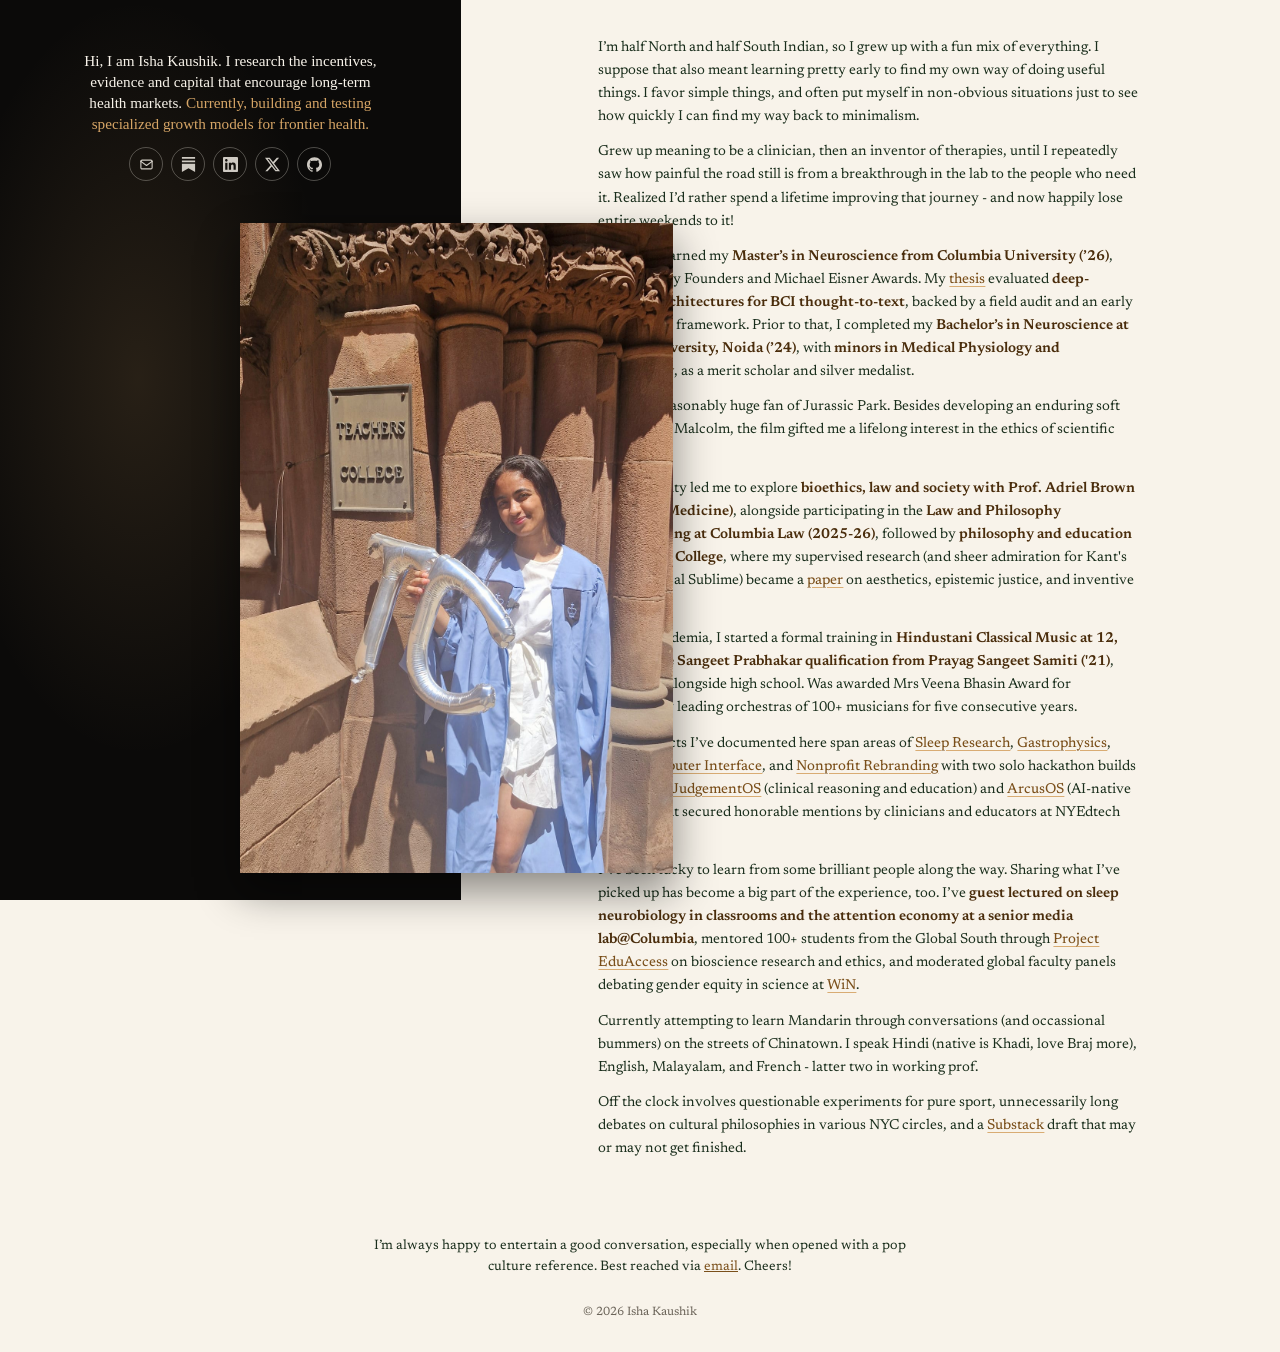
==== index.html @ 66dd31d5 "Enhance bio with music training achievements Added achievements in Hindustani Classical Music traini" ====
<!DOCTYPE html>
<html lang="en">
<head>
<meta charset="UTF-8">
<meta name="viewport" content="width=device-width, initial-scale=1.0, viewport-fit=cover">
<meta name="color-scheme" content="light">
<link rel="icon" href="media/Site logo.jpg" type="image/jpeg">
<title>Isha Kaushik</title>
<meta name="description" content="Isha Kaushik: researcher and builder mapping the market forces behind human health and wellness.">
<meta property="og:type" content="website">
<meta property="og:title" content="Isha Kaushik">
<meta property="og:description" content="Researcher and builder mapping the market forces behind human health and wellness.">
<meta property="og:image" content="https://ishakaushik04.github.io/media/Profile%20Picture.jpeg">
<meta name="twitter:card" content="summary">
<link rel="preconnect" href="https://fonts.googleapis.com">
<link rel="preconnect" href="https://fonts.gstatic.com" crossorigin>
<link href="https://fonts.googleapis.com/css2?family=Newsreader:opsz,wght@6..72,400..700&display=swap" rel="stylesheet">
<link rel="stylesheet" href="home.css">
</head>
<body class="home">

<h1 class="sr-only">Isha Kaushik</h1>
<div class="wrap">
  <aside class="rail" aria-label="Introduction">
    <figure class="ph"><img src="media/himage org.jpeg" width="1126" height="2000" alt="Isha Kaushik in a graduation gown, holding a silver TC balloon beside the Teachers College sign"></figure>
    <div class="rt"><p>Hi, I am Isha Kaushik. I research the incentives, evidence and capital that encourage long-term health markets. <span class="hl">Currently, building and testing specialized growth models for frontier health.</span></p><nav class="links" aria-label="Links">
<a href="mailto:ishakaushik12a@gmail.com" aria-label="Email" title="Email"><svg viewBox="0 0 24 24" aria-hidden="true" focusable="false" class="stroke"><rect x="3" y="5" width="18" height="14" rx="2"/><path d="M3 7l9 6.5L21 7"/></svg></a>
<a href="https://substack.com/@ishakaushik04?utm_source=user-menu" aria-label="Substack" title="Substack"><svg viewBox="0 0 24 24" aria-hidden="true" focusable="false"><path d="M22.539 8.242H1.46V5.406h21.08v2.836zM1.46 10.812V24L12 18.11 22.54 24V10.812H1.46zM22.54 0H1.46v2.836h21.08V0z"/></svg></a>
<a href="https://www.linkedin.com/in/ishakaushik04/" aria-label="LinkedIn" title="LinkedIn"><svg viewBox="0 0 24 24" aria-hidden="true" focusable="false"><path d="M20.447 20.452h-3.554v-5.569c0-1.328-.027-3.037-1.852-3.037-1.853 0-2.136 1.445-2.136 2.939v5.667H9.351V9h3.414v1.561h.046c.477-.9 1.637-1.85 3.37-1.85 3.601 0 4.267 2.37 4.267 5.455v6.286zM5.337 7.433c-1.144 0-2.063-.926-2.063-2.065 0-1.138.92-2.063 2.063-2.063 1.14 0 2.064.925 2.064 2.063 0 1.139-.925 2.065-2.064 2.065zm1.782 13.019H3.555V9h3.564v11.452zM22.225 0H1.771C.792 0 0 .774 0 1.729v20.542C0 23.227.792 24 1.771 24h20.451C23.2 24 24 23.227 24 22.271V1.729C24 .774 23.2 0 22.222 0h.003z"/></svg></a>
<a href="https://x.com/ishakaushik04" aria-label="X" title="X"><svg viewBox="0 0 24 24" aria-hidden="true" focusable="false"><path d="M18.901 1.153h3.68l-8.04 9.19L24 22.846h-7.406l-5.8-7.584-6.638 7.584H.474l8.6-9.83L0 1.154h7.594l5.243 6.932ZM17.61 20.644h2.039L6.486 3.24H4.298Z"/></svg></a>
<a href="https://github.com/ishakaushik04" aria-label="GitHub" title="GitHub"><svg viewBox="0 0 24 24" aria-hidden="true" focusable="false"><path d="M12 .297c-6.63 0-12 5.373-12 12 0 5.303 3.438 9.8 8.205 11.385.6.113.82-.258.82-.577 0-.285-.01-1.04-.015-2.04-3.338.724-4.042-1.61-4.042-1.61C4.422 18.07 3.633 17.7 3.633 17.7c-1.087-.744.084-.729.084-.729 1.205.084 1.838 1.236 1.838 1.236 1.07 1.835 2.809 1.305 3.495.998.108-.776.417-1.305.76-1.605-2.665-.3-5.466-1.332-5.466-5.93 0-1.31.465-2.38 1.235-3.22-.135-.303-.54-1.523.105-3.176 0 0 1.005-.322 3.3 1.23.96-.267 1.98-.399 3-.405 1.02.006 2.04.138 3 .405 2.28-1.552 3.285-1.23 3.285-1.23.645 1.653.24 2.873.12 3.176.765.84 1.23 1.91 1.23 3.22 0 4.61-2.805 5.625-5.475 5.921.42.36.81 1.096.81 2.22 0 1.606-.015 2.896-.015 3.286 0 .315.21.69.825.57C20.565 22.092 24 17.592 24 12.297c0-6.627-5.373-12-12-12"/></svg></a>
</nav></div>
  </aside>
  <main class="story"><div class="prose">
<p>I’m half North and half South Indian, so I grew up with a fun mix of everything. I suppose that also meant learning pretty early to find my own way of doing useful things. I favor simple things, and often put myself in non-obvious situations just to see how quickly I can find my way back to minimalism.</p>
    
<p>Grew up meaning to be a clinician, then an inventor of therapies, until I repeatedly saw how painful the road still is from a breakthrough in the lab to the people who need it. Realized I’d rather spend a lifetime improving that journey - and now happily lose entire weekends to it!</p>

<p>I recently earned my <span class="hi">Master’s in Neuroscience from Columbia University (’26)</span>, supported by Founders and Michael Eisner Awards. My <a href="media/Thesis%20Final%20Doc.pdf">thesis</a> evaluated <span class="hi">deep-learning architectures for BCI thought-to-text</span>, backed by a field audit and an early governance framework. Prior to that, I completed my <span class="hi">Bachelor’s in Neuroscience at Amity University, Noida (’24)</span>, with <span class="hi">minors in Medical Physiology and Psychology</span>, as a merit scholar and silver medalist.</p>

<p>I’m an unreasonably huge fan of Jurassic Park. Besides developing an enduring soft spot for Ian Malcolm, the film gifted me a lifelong interest in the ethics of scientific progress.</p>
    
<p>That curiosity led me to explore <span class="hi">bioethics, law and society with Prof. Adriel Brown (Stanford Medicine)</span>, alongside participating in the <span class="hi">Law and Philosophy Programming at Columbia Law (2025-26)</span>, followed by <span class="hi">philosophy and education at Teachers College</span>, where my supervised research (and sheer admiration for Kant's Mathematical Sublime) became a <a href="media/Creation%20and%20Justice_Philosophy%20Paper.pdf">paper</a> on aesthetics, epistemic justice, and inventive pursuits.</p> 

<p>Outside academia, I started a formal training in <span class="hi">Hindustani Classical Music at 12, earning the Sangeet Prabhakar qualification from Prayag Sangeet Samiti ('21)</span>, completed alongside high school. Was awarded Mrs Veena Bhasin Award for successfully leading orchestras of 100+ musicians for five consecutive years. </p>

<p>A few projects I’ve documented here span areas of <a class="proj-link" href="Sleep%20Research%20Project/index.html">Sleep Research</a>, <a class="proj-link" href="Exp-Food-Psyc/index.html">Gastrophysics</a>, <a class="proj-link" href="BCI-Project/index.html">Brain Computer Interface</a>, and <a class="proj-link" href="DFSI-Project/index.html">Nonprofit Rebranding</a> with two solo hackathon builds in ed-tech - <a href="https://github.com/ishakaushik04/judgementOS-ai">JudgementOS</a> (clinical reasoning and education) and <a href="https://github.com/ishakaushik04/arcusOS">ArcusOS</a> (AI-native school) - that secured honorable mentions by clinicians and educators at NYEdtech Hack.</p>

<p>I’ve been lucky to learn from some brilliant people along the way. Sharing what I’ve picked up has become a big part of the experience, too. I’ve <span class="hi">guest lectured on sleep neurobiology in classrooms and the attention economy at a senior media lab@Columbia</span>, mentored 100+ students from the Global South through <a href="https://www.projecteduaccess.com/">Project EduAccess</a> on bioscience research and ethics, and moderated global faculty panels debating gender equity in science at <a href="https://www.winrepo.org/repo/">WiN</a>.</p>

<p>Currently attempting to learn Mandarin through conversations (and occassional bummers) on the streets of Chinatown. I speak Hindi (native is Khadi, love Braj more), English, Malayalam, and French - latter two in working prof.</p>

<p>Off the clock involves questionable experiments for pure sport, unnecessarily long debates on cultural philosophies in various NYC circles, and a <a href="https://substack.com/@ishakaushik04?utm_source=user-menu">Substack</a> draft that may or may not get finished.</p>
</div></main>
</div>
<footer class="end"><p class="closing">I’m always happy to entertain a good conversation, especially when opened with a pop culture reference. Best reached via <a href="mailto:ishakaushik12a@gmail.com">email</a>. Cheers!</p><br><p class="copy-line">© 2026 Isha Kaushik</p></footer>

<div class="sheet-wrap" id="sheet">
  <div class="sheet" role="dialog" aria-modal="true" aria-label="Project">
    <div class="sheet-bar"><button type="button" class="sheet-close" id="sheet-close" aria-label="Close project"><svg viewBox="0 0 24 24" width="20" height="20" aria-hidden="true" focusable="false"><path d="M6 6l12 12M18 6L6 18" fill="none" stroke="currentColor" stroke-width="1.8" stroke-linecap="round"/></svg></button></div>
    <iframe id="sheet-frame" title="Project" src="about:blank"></iframe>
  </div>
</div>

<script src="script.js"></script>
<script src="home.js"></script>
</body>
</html>
---- home.css ----
/* Homepage: a dark left plate (intro, links, photo) that stays put while the story scrolls on the right. */

:root{--dk:#0b0a09;--cream:#f8f3ea;--amber:#d6a566;--ink:#1a2e1c;--bn:#7a4f1a;--rule:#d9cfb9;--mute:#6b6459}
*,*::before,*::after{box-sizing:border-box}
html{background:var(--cream)}
body{margin:0;background:var(--cream);color:var(--ink);font-family:'Newsreader',Georgia,serif;font-size:.9rem;line-height:1.6;-webkit-font-smoothing:antialiased}

/* two columns: a dark plate on the left, the story on the right; the plate's photo crosses the seam */
.wrap{display:grid;grid-template-columns:minmax(0,36%) minmax(0,1fr);padding-bottom:1.25rem}

/* the plate: sticky, full height, never scrolls away while reading */
.rail{position:sticky;top:0;height:100vh;height:100svh;z-index:2;display:flex;flex-direction:column;justify-content:space-between;gap:1.1rem;padding:3vh 2rem;background:radial-gradient(60% 60% at 30% 42%,rgba(214,165,102,.14),transparent 70%),var(--dk);color:var(--cream)}
.ph{margin:0 0 0 13rem;width:min(calc((100svh - 250px) * .6667),30rem)}
.ph img{display:block;width:100%;height:auto;aspect-ratio:2/3;object-fit:cover;object-position:50% 12%;box-shadow:0 18px 40px rgba(0,0,0,.45)}

/* intro and links: centred on the plate, links directly beneath */
.rt{display:flex;flex-direction:column;align-items:center;text-align:center;gap:.8rem}
.rt{order:-1;margin-top:2.5vh;padding:0 2rem}
.rt p{margin:0;max-width:20rem;font-family:'Fraunces',Georgia,serif;font-size:.95rem;line-height:1.4;color:var(--cream)}
.rt .hl{color:var(--amber)}
.links{display:flex;justify-content:center;flex-wrap:wrap;gap:.5rem;margin:0}
.links a{display:grid;place-items:center;width:34px;height:34px;border-radius:50%;color:rgba(248,243,234,.82);border:1px solid rgba(248,243,234,.28);line-height:0;text-decoration:none;transition:all .25s ease}
.links a:hover{color:var(--dk);background:var(--amber);border-color:var(--amber);transform:translateY(-2px)}
.links svg{width:15px;height:15px;fill:currentColor}
.links svg.stroke{fill:none;stroke:currentColor;stroke-width:1.8;stroke-linecap:round;stroke-linejoin:round}

/* story: tight vertical rhythm, text centred in its column */
.story{display:flex;justify-content:center;padding:4vh var(--edge,3rem) 4vh}
.prose{max-width:34rem}
.prose p{margin:0 0 .85em;font-size:.9rem;line-height:1.6}
.prose p:last-child{margin-bottom:0}
.prose a{color:var(--bn);font-weight:440;text-decoration:underline;text-decoration-thickness:1px;text-decoration-color:rgba(214,165,102,.9);text-underline-offset:3px}
.prose a:hover{color:var(--ink)}
.prose .hi{color:#4a2d0c;font-weight:600}

/* footer: no rule, just a quiet line */
.end{padding:1.25rem 1.5rem 1.75rem;text-align:center}
.end p{margin:0 auto .2rem;max-width:36rem;font-size:.85rem;line-height:1.5}
.end .copy-line{font-size:.75rem;color:var(--mute)}
.end a{color:var(--bn)}

@media (max-width:760px){
  .wrap{grid-template-columns:minmax(0,1fr);padding-bottom:0}
  .rail{position:static;height:auto;padding:2rem 1.25rem}
  .ph{margin:0 auto;width:min(60%,13rem)}
  .story{padding:1.5rem 1.25rem}
}

:root{--acc:#7a4f1a;--rule:#d9cfb9}
html,body.home{background:var(--cream)}
a:focus-visible{outline:2px solid var(--acc);outline-offset:3px;border-radius:2px}
.links a:focus-visible{outline:2px solid var(--amber);outline-offset:3px}

/* ---------- PROJECT PANEL: a small sheet over the page, like a Notion peek ---------- */
.sheet-wrap{position:fixed;inset:0;z-index:50;display:none;align-items:center;justify-content:center;padding:clamp(12px,3vh,36px) 16px;background:rgba(26,46,28,.22)}
.sheet-wrap.open{display:flex;animation:fade .18s ease-out}
.sheet{position:relative;width:min(820px,100%);height:min(88svh,1000px);display:flex;flex-direction:column;background:var(--cream);border:1px solid var(--rule);border-radius:12px;box-shadow:0 24px 70px rgba(26,46,28,.2);overflow:hidden;animation:rise-in .22s ease-out}
.sheet-bar{flex:none;display:flex;justify-content:flex-end;padding:.35rem .5rem;border-bottom:1px solid var(--rule)}
.sheet-close{display:grid;place-items:center;width:38px;height:38px;padding:0;border:0;border-radius:50%;background:none;color:var(--ink);cursor:pointer;line-height:0}
.sheet-close:hover{background:rgba(26,46,28,.08)}
.sheet-close:focus-visible{outline:2px solid var(--acc);outline-offset:2px}
.sheet iframe{flex:1;min-height:0;width:100%;border:0;background:var(--cream)}
body.locked{overflow:hidden}
@keyframes fade{from{opacity:0}}
@keyframes rise-in{from{opacity:0;transform:translateY(12px)}}
@media (max-width:760px){.sheet-wrap{padding:0}.sheet{width:100%;height:100%;border:0;border-radius:0}}

.sr-only{position:absolute;width:1px;height:1px;margin:-1px;padding:0;overflow:hidden;clip:rect(0 0 0 0);white-space:nowrap;border:0}
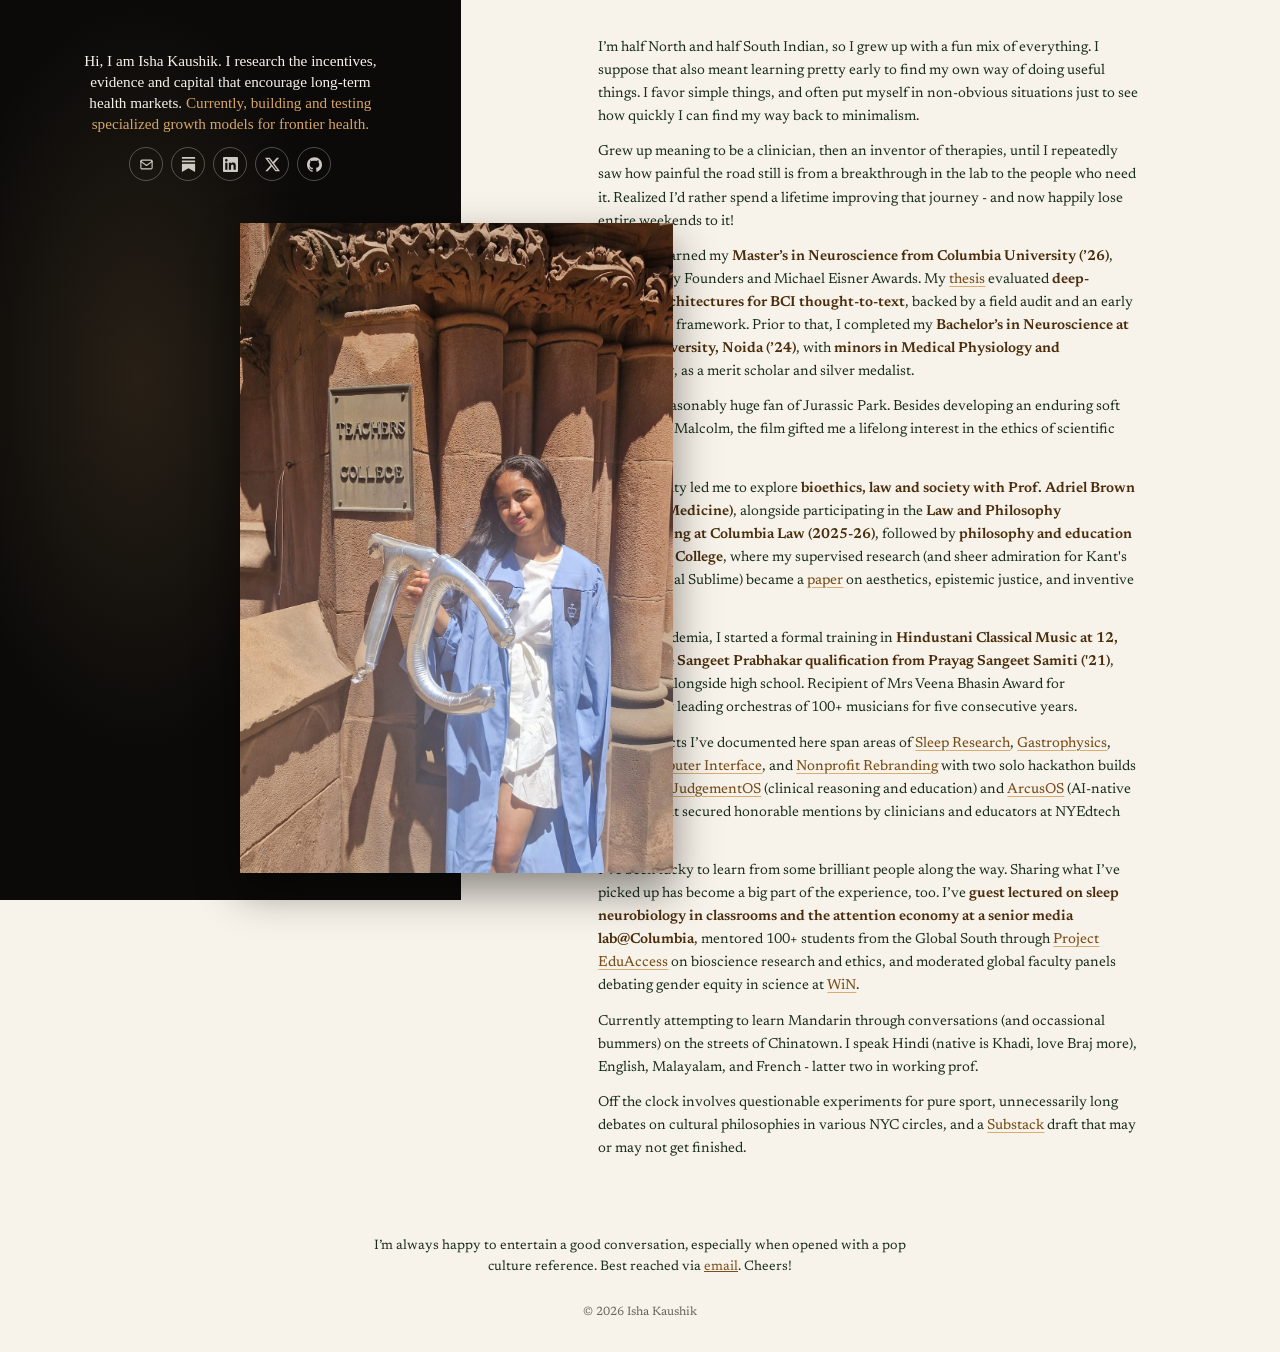
==== commit 1fb54403: "Clarify award recipient in index.html Updated a paragraph to clarify the recipient of the Mrs Veena " ====
--- a/index.html
+++ b/index.html
@@ -42,7 +42,7 @@
     
 <p>That curiosity led me to explore <span class="hi">bioethics, law and society with Prof. Adriel Brown (Stanford Medicine)</span>, alongside participating in the <span class="hi">Law and Philosophy Programming at Columbia Law (2025-26)</span>, followed by <span class="hi">philosophy and education at Teachers College</span>, where my supervised research (and sheer admiration for Kant's Mathematical Sublime) became a <a href="media/Creation%20and%20Justice_Philosophy%20Paper.pdf">paper</a> on aesthetics, epistemic justice, and inventive pursuits.</p> 
 
-<p>Outside academia, I started a formal training in <span class="hi">Hindustani Classical Music at 12, earning the Sangeet Prabhakar qualification from Prayag Sangeet Samiti ('21)</span>, completed alongside high school. Was awarded Mrs Veena Bhasin Award for successfully leading orchestras of 100+ musicians for five consecutive years. </p>
+<p>Outside academia, I started a formal training in <span class="hi">Hindustani Classical Music at 12, earning the Sangeet Prabhakar qualification from Prayag Sangeet Samiti ('21)</span>, completed alongside high school. Recipient of Mrs Veena Bhasin Award for successfully leading orchestras of 100+ musicians for five consecutive years. </p>
 
 <p>A few projects I’ve documented here span areas of <a class="proj-link" href="Sleep%20Research%20Project/index.html">Sleep Research</a>, <a class="proj-link" href="Exp-Food-Psyc/index.html">Gastrophysics</a>, <a class="proj-link" href="BCI-Project/index.html">Brain Computer Interface</a>, and <a class="proj-link" href="DFSI-Project/index.html">Nonprofit Rebranding</a> with two solo hackathon builds in ed-tech - <a href="https://github.com/ishakaushik04/judgementOS-ai">JudgementOS</a> (clinical reasoning and education) and <a href="https://github.com/ishakaushik04/arcusOS">ArcusOS</a> (AI-native school) - that secured honorable mentions by clinicians and educators at NYEdtech Hack.</p>
 
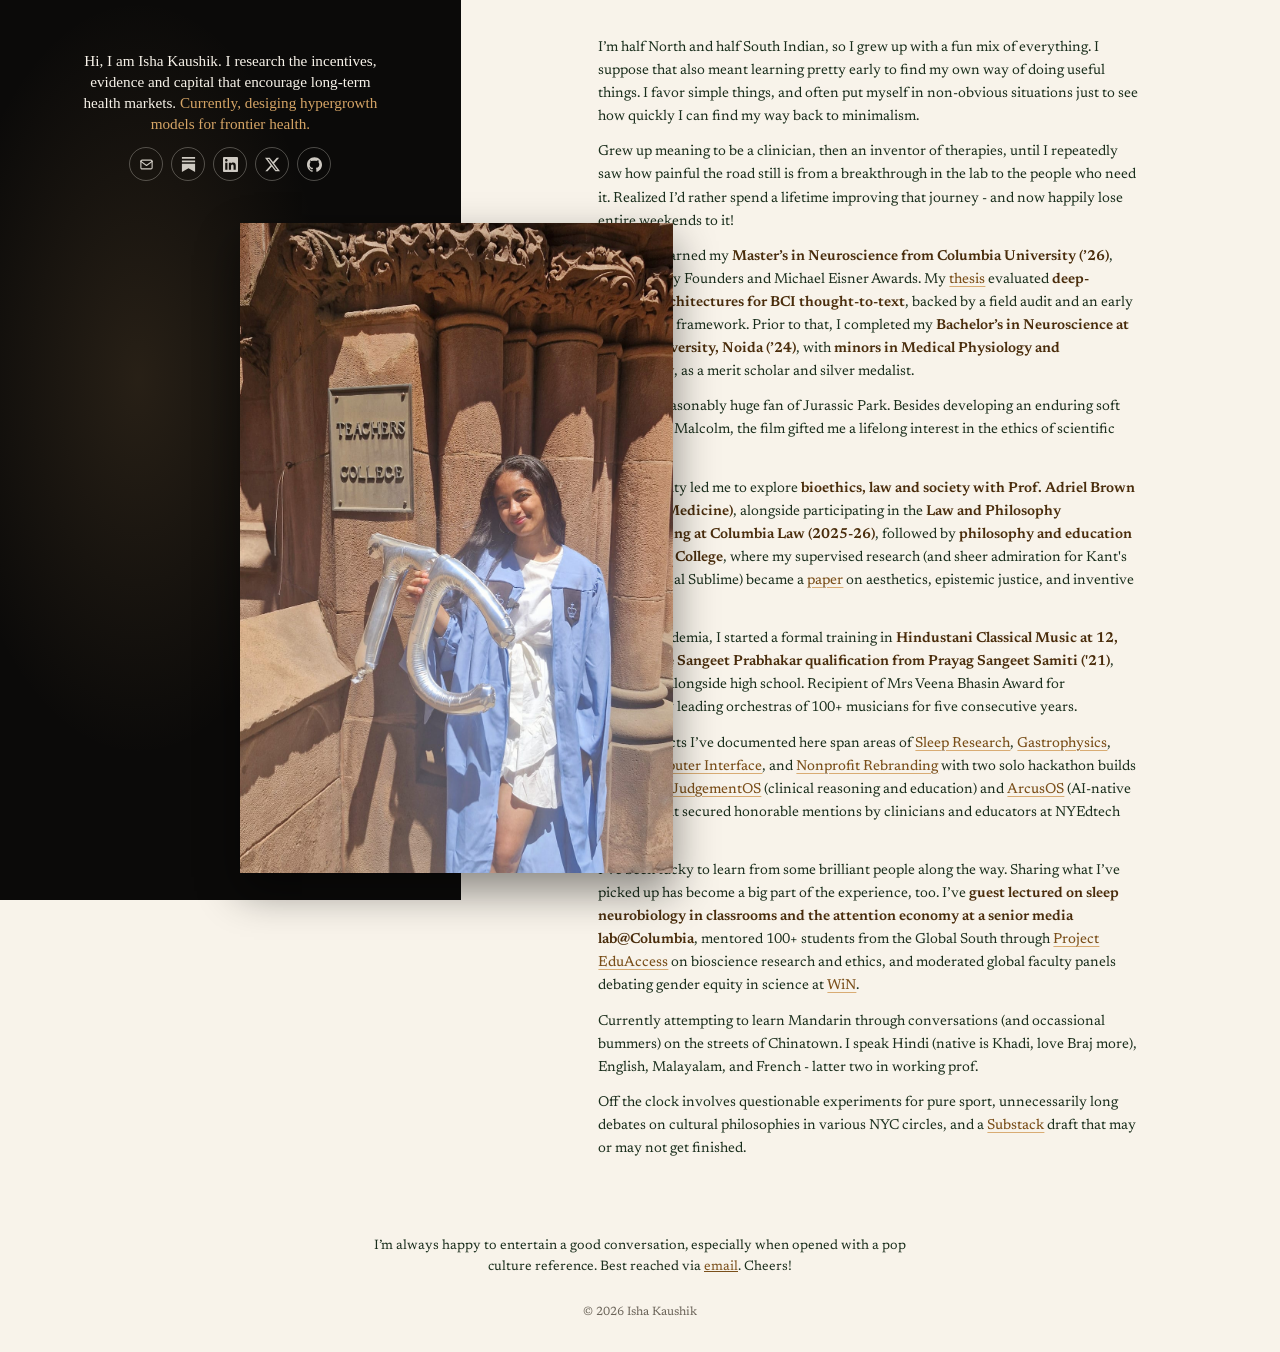
==== commit 84d1a874: "Fix typo in introduction text" ====
--- a/index.html
+++ b/index.html
@@ -23,7 +23,7 @@
 <div class="wrap">
   <aside class="rail" aria-label="Introduction">
     <figure class="ph"><img src="media/himage org.jpeg" width="1126" height="2000" alt="Isha Kaushik in a graduation gown, holding a silver TC balloon beside the Teachers College sign"></figure>
-    <div class="rt"><p>Hi, I am Isha Kaushik. I research the incentives, evidence and capital that encourage long-term health markets. <span class="hl">Currently, building and testing specialized growth models for frontier health.</span></p><nav class="links" aria-label="Links">
+    <div class="rt"><p>Hi, I am Isha Kaushik. I research the incentives, evidence and capital that encourage long-term health markets. <span class="hl">Currently, desiging hypergrowth models for frontier health.</span></p><nav class="links" aria-label="Links">
 <a href="mailto:ishakaushik12a@gmail.com" aria-label="Email" title="Email"><svg viewBox="0 0 24 24" aria-hidden="true" focusable="false" class="stroke"><rect x="3" y="5" width="18" height="14" rx="2"/><path d="M3 7l9 6.5L21 7"/></svg></a>
 <a href="https://substack.com/@ishakaushik04?utm_source=user-menu" aria-label="Substack" title="Substack"><svg viewBox="0 0 24 24" aria-hidden="true" focusable="false"><path d="M22.539 8.242H1.46V5.406h21.08v2.836zM1.46 10.812V24L12 18.11 22.54 24V10.812H1.46zM22.54 0H1.46v2.836h21.08V0z"/></svg></a>
 <a href="https://www.linkedin.com/in/ishakaushik04/" aria-label="LinkedIn" title="LinkedIn"><svg viewBox="0 0 24 24" aria-hidden="true" focusable="false"><path d="M20.447 20.452h-3.554v-5.569c0-1.328-.027-3.037-1.852-3.037-1.853 0-2.136 1.445-2.136 2.939v5.667H9.351V9h3.414v1.561h.046c.477-.9 1.637-1.85 3.37-1.85 3.601 0 4.267 2.37 4.267 5.455v6.286zM5.337 7.433c-1.144 0-2.063-.926-2.063-2.065 0-1.138.92-2.063 2.063-2.063 1.14 0 2.064.925 2.064 2.063 0 1.139-.925 2.065-2.064 2.065zm1.782 13.019H3.555V9h3.564v11.452zM22.225 0H1.771C.792 0 0 .774 0 1.729v20.542C0 23.227.792 24 1.771 24h20.451C23.2 24 24 23.227 24 22.271V1.729C24 .774 23.2 0 22.222 0h.003z"/></svg></a>
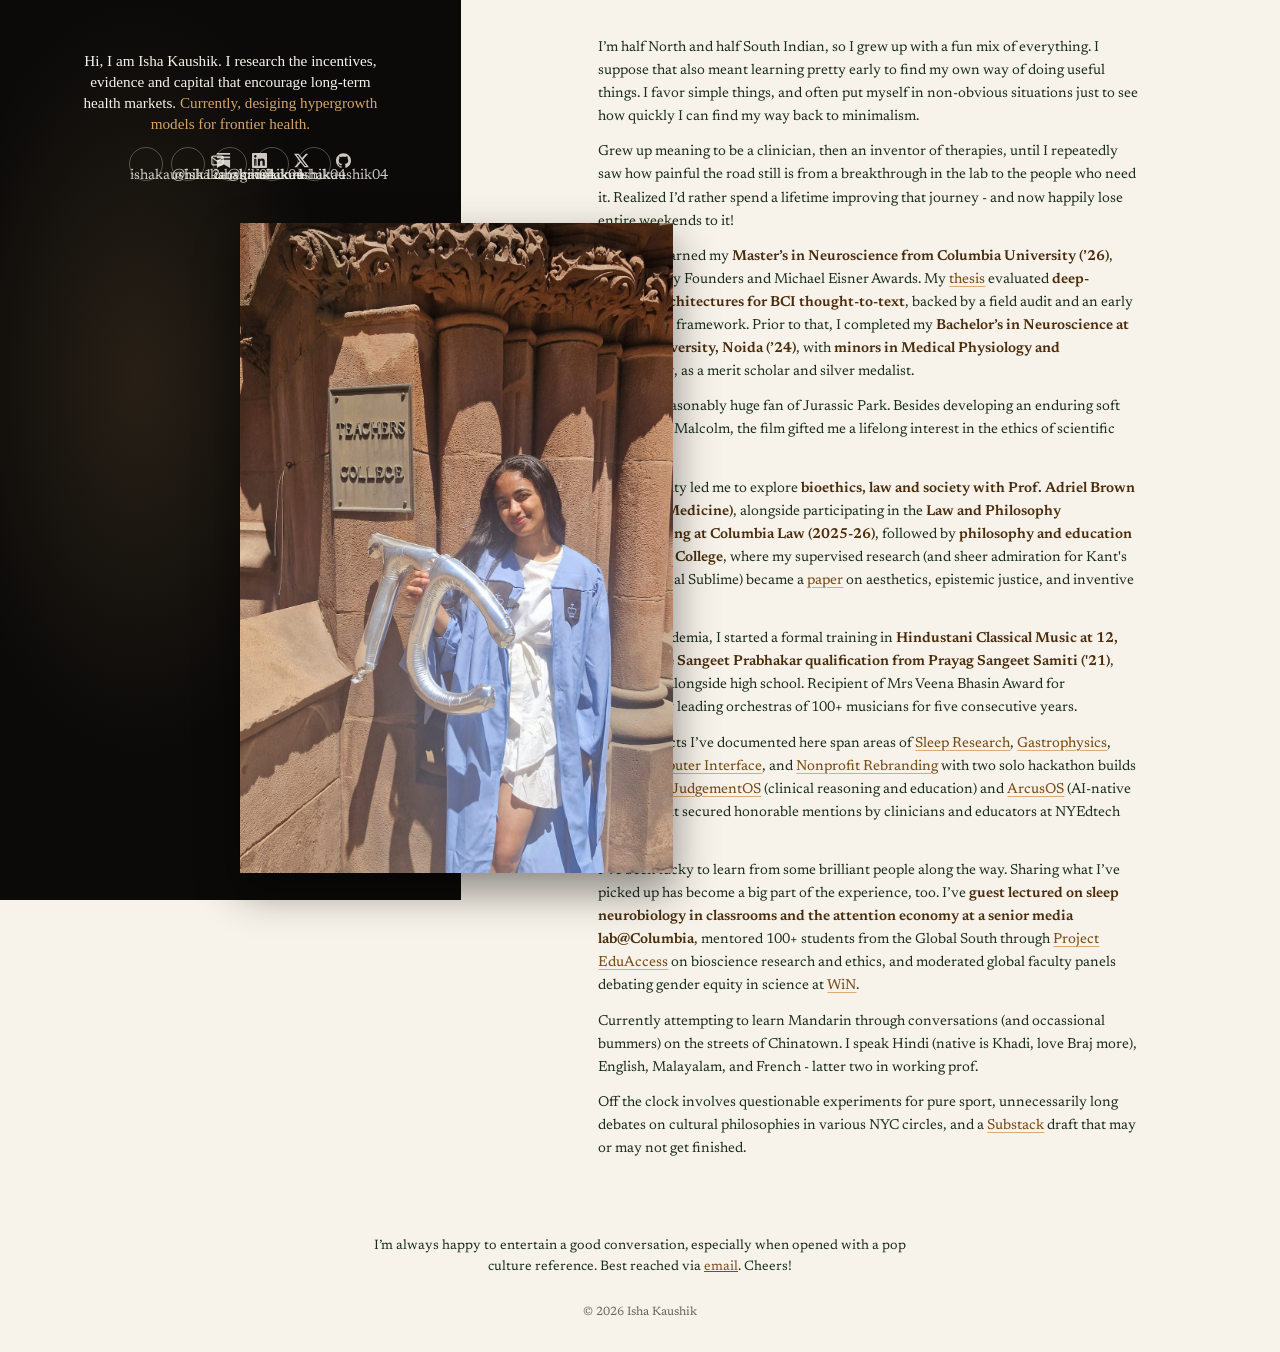
==== commit 20fe011d: "Update index.html" ====
--- a/index.html
+++ b/index.html
@@ -24,11 +24,11 @@
   <aside class="rail" aria-label="Introduction">
     <figure class="ph"><img src="media/himage org.jpeg" width="1126" height="2000" alt="Isha Kaushik in a graduation gown, holding a silver TC balloon beside the Teachers College sign"></figure>
     <div class="rt"><p>Hi, I am Isha Kaushik. I research the incentives, evidence and capital that encourage long-term health markets. <span class="hl">Currently, desiging hypergrowth models for frontier health.</span></p><nav class="links" aria-label="Links">
-<a href="mailto:ishakaushik12a@gmail.com" aria-label="Email" title="Email"><svg viewBox="0 0 24 24" aria-hidden="true" focusable="false" class="stroke"><rect x="3" y="5" width="18" height="14" rx="2"/><path d="M3 7l9 6.5L21 7"/></svg></a>
-<a href="https://substack.com/@ishakaushik04?utm_source=user-menu" aria-label="Substack" title="Substack"><svg viewBox="0 0 24 24" aria-hidden="true" focusable="false"><path d="M22.539 8.242H1.46V5.406h21.08v2.836zM1.46 10.812V24L12 18.11 22.54 24V10.812H1.46zM22.54 0H1.46v2.836h21.08V0z"/></svg></a>
-<a href="https://www.linkedin.com/in/ishakaushik04/" aria-label="LinkedIn" title="LinkedIn"><svg viewBox="0 0 24 24" aria-hidden="true" focusable="false"><path d="M20.447 20.452h-3.554v-5.569c0-1.328-.027-3.037-1.852-3.037-1.853 0-2.136 1.445-2.136 2.939v5.667H9.351V9h3.414v1.561h.046c.477-.9 1.637-1.85 3.37-1.85 3.601 0 4.267 2.37 4.267 5.455v6.286zM5.337 7.433c-1.144 0-2.063-.926-2.063-2.065 0-1.138.92-2.063 2.063-2.063 1.14 0 2.064.925 2.064 2.063 0 1.139-.925 2.065-2.064 2.065zm1.782 13.019H3.555V9h3.564v11.452zM22.225 0H1.771C.792 0 0 .774 0 1.729v20.542C0 23.227.792 24 1.771 24h20.451C23.2 24 24 23.227 24 22.271V1.729C24 .774 23.2 0 22.222 0h.003z"/></svg></a>
-<a href="https://x.com/ishakaushik04" aria-label="X" title="X"><svg viewBox="0 0 24 24" aria-hidden="true" focusable="false"><path d="M18.901 1.153h3.68l-8.04 9.19L24 22.846h-7.406l-5.8-7.584-6.638 7.584H.474l8.6-9.83L0 1.154h7.594l5.243 6.932ZM17.61 20.644h2.039L6.486 3.24H4.298Z"/></svg></a>
-<a href="https://github.com/ishakaushik04" aria-label="GitHub" title="GitHub"><svg viewBox="0 0 24 24" aria-hidden="true" focusable="false"><path d="M12 .297c-6.63 0-12 5.373-12 12 0 5.303 3.438 9.8 8.205 11.385.6.113.82-.258.82-.577 0-.285-.01-1.04-.015-2.04-3.338.724-4.042-1.61-4.042-1.61C4.422 18.07 3.633 17.7 3.633 17.7c-1.087-.744.084-.729.084-.729 1.205.084 1.838 1.236 1.838 1.236 1.07 1.835 2.809 1.305 3.495.998.108-.776.417-1.305.76-1.605-2.665-.3-5.466-1.332-5.466-5.93 0-1.31.465-2.38 1.235-3.22-.135-.303-.54-1.523.105-3.176 0 0 1.005-.322 3.3 1.23.96-.267 1.98-.399 3-.405 1.02.006 2.04.138 3 .405 2.28-1.552 3.285-1.23 3.285-1.23.645 1.653.24 2.873.12 3.176.765.84 1.23 1.91 1.23 3.22 0 4.61-2.805 5.625-5.475 5.921.42.36.81 1.096.81 2.22 0 1.606-.015 2.896-.015 3.286 0 .315.21.69.825.57C20.565 22.092 24 17.592 24 12.297c0-6.627-5.373-12-12-12"/></svg></a>
+<a href="mailto:ishakaushik12a@gmail.com" aria-label="Email" title="Email"><svg viewBox="0 0 24 24" aria-hidden="true" focusable="false" class="stroke"><rect x="3" y="5" width="18" height="14" rx="2"/><path d="M3 7l9 6.5L21 7"/></svg><span class="lbl">ishakaushik12a@gmail.com</span></a>
+<a href="https://substack.com/@ishakaushik04?utm_source=user-menu" aria-label="Substack" title="Substack"><svg viewBox="0 0 24 24" aria-hidden="true" focusable="false"><path d="M22.539 8.242H1.46V5.406h21.08v2.836zM1.46 10.812V24L12 18.11 22.54 24V10.812H1.46zM22.54 0H1.46v2.836h21.08V0z"/></svg><span class="lbl">@ishakaushik04</span></a>
+<a href="https://www.linkedin.com/in/ishakaushik04/" aria-label="LinkedIn" title="LinkedIn"><svg viewBox="0 0 24 24" aria-hidden="true" focusable="false"><path d="M20.447 20.452h-3.554v-5.569c0-1.328-.027-3.037-1.852-3.037-1.853 0-2.136 1.445-2.136 2.939v5.667H9.351V9h3.414v1.561h.046c.477-.9 1.637-1.85 3.37-1.85 3.601 0 4.267 2.37 4.267 5.455v6.286zM5.337 7.433c-1.144 0-2.063-.926-2.063-2.065 0-1.138.92-2.063 2.063-2.063 1.14 0 2.064.925 2.064 2.063 0 1.139-.925 2.065-2.064 2.065zm1.782 13.019H3.555V9h3.564v11.452zM22.225 0H1.771C.792 0 0 .774 0 1.729v20.542C0 23.227.792 24 1.771 24h20.451C23.2 24 24 23.227 24 22.271V1.729C24 .774 23.2 0 22.222 0h.003z"/></svg><span class="lbl">ishakaushik04</span></a>
+<a href="https://x.com/ishakaushik04" aria-label="X" title="X"><svg viewBox="0 0 24 24" aria-hidden="true" focusable="false"><path d="M18.901 1.153h3.68l-8.04 9.19L24 22.846h-7.406l-5.8-7.584-6.638 7.584H.474l8.6-9.83L0 1.154h7.594l5.243 6.932ZM17.61 20.644h2.039L6.486 3.24H4.298Z"/></svg><span class="lbl">ishakaushik04</span></a>
+<a href="https://github.com/ishakaushik04" aria-label="GitHub" title="GitHub"><svg viewBox="0 0 24 24" aria-hidden="true" focusable="false"><path d="M12 .297c-6.63 0-12 5.373-12 12 0 5.303 3.438 9.8 8.205 11.385.6.113.82-.258.82-.577 0-.285-.01-1.04-.015-2.04-3.338.724-4.042-1.61-4.042-1.61C4.422 18.07 3.633 17.7 3.633 17.7c-1.087-.744.084-.729.084-.729 1.205.084 1.838 1.236 1.838 1.236 1.07 1.835 2.809 1.305 3.495.998.108-.776.417-1.305.76-1.605-2.665-.3-5.466-1.332-5.466-5.93 0-1.31.465-2.38 1.235-3.22-.135-.303-.54-1.523.105-3.176 0 0 1.005-.322 3.3 1.23.96-.267 1.98-.399 3-.405 1.02.006 2.04.138 3 .405 2.28-1.552 3.285-1.23 3.285-1.23.645 1.653.24 2.873.12 3.176.765.84 1.23 1.91 1.23 3.22 0 4.61-2.805 5.625-5.475 5.921.42.36.81 1.096.81 2.22 0 1.606-.015 2.896-.015 3.286 0 .315.21.69.825.57C20.565 22.092 24 17.592 24 12.297c0-6.627-5.373-12-12-12"/></svg><span class="lbl">ishakaushik04</span></a>
 </nav></div>
   </aside>
   <main class="story"><div class="prose">
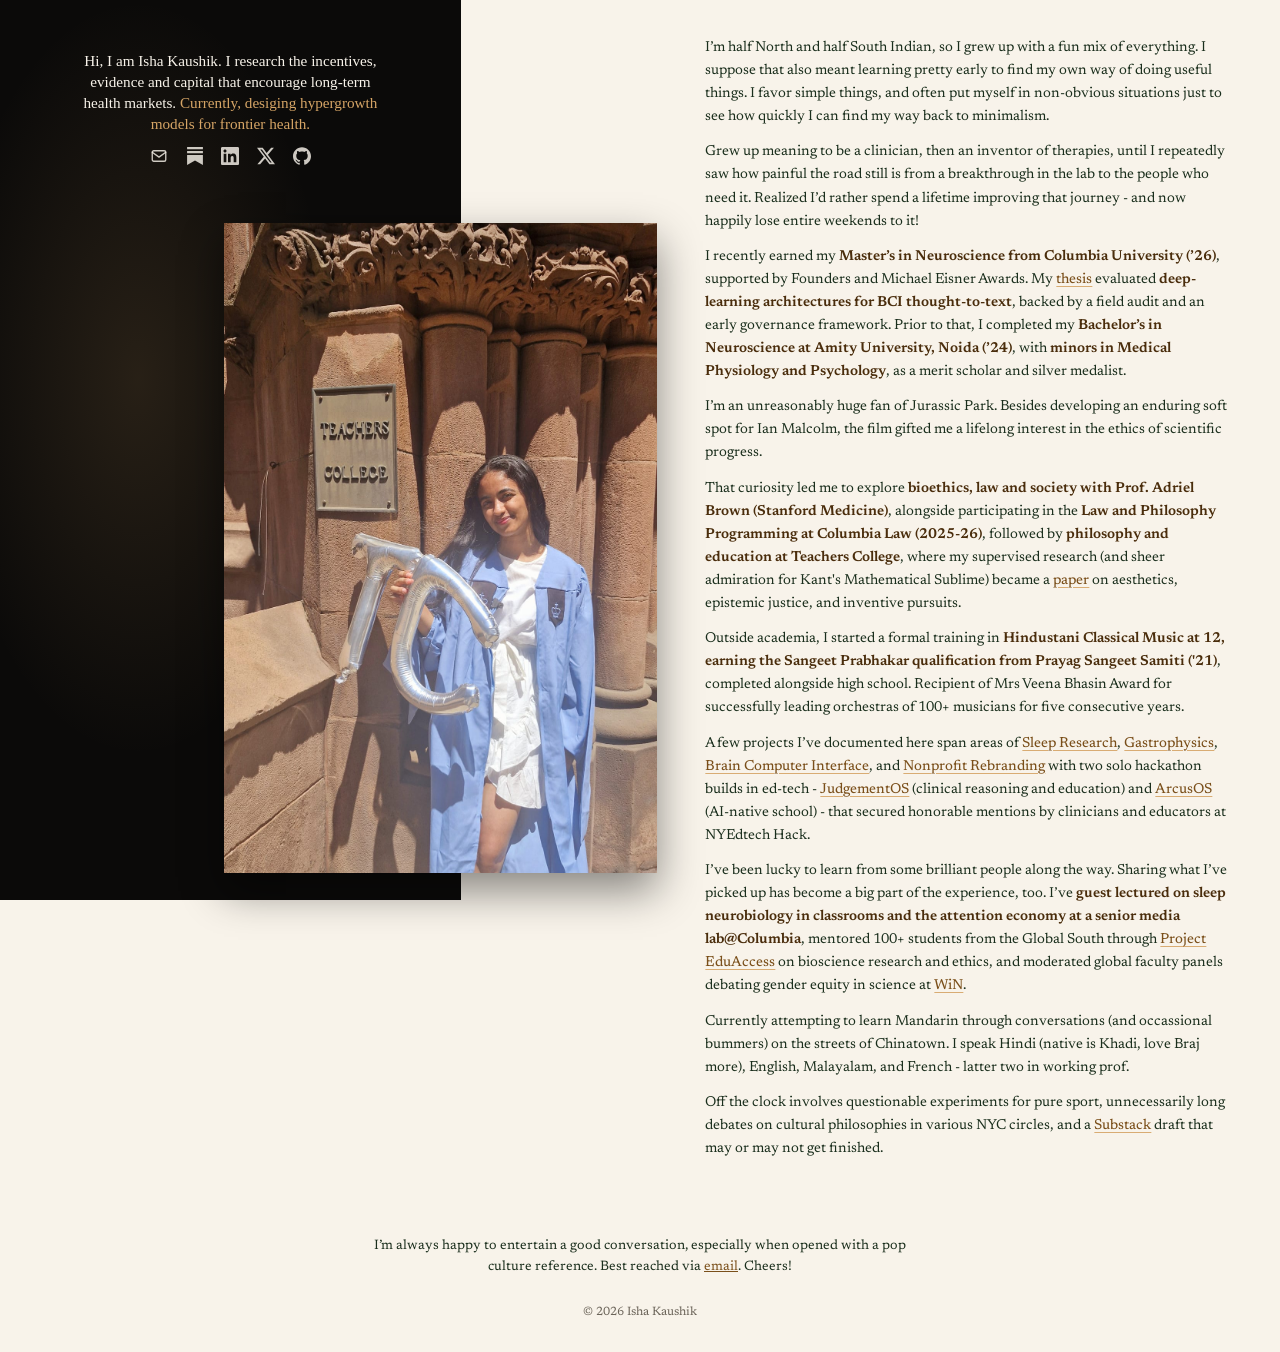
==== commit cc8ce5d9: "Fix email and social media links in index.html" ====
--- a/index.html
+++ b/index.html
@@ -24,11 +24,11 @@
   <aside class="rail" aria-label="Introduction">
     <figure class="ph"><img src="media/himage org.jpeg" width="1126" height="2000" alt="Isha Kaushik in a graduation gown, holding a silver TC balloon beside the Teachers College sign"></figure>
     <div class="rt"><p>Hi, I am Isha Kaushik. I research the incentives, evidence and capital that encourage long-term health markets. <span class="hl">Currently, desiging hypergrowth models for frontier health.</span></p><nav class="links" aria-label="Links">
-<a href="mailto:ishakaushik12a@gmail.com" aria-label="Email" title="Email"><svg viewBox="0 0 24 24" aria-hidden="true" focusable="false" class="stroke"><rect x="3" y="5" width="18" height="14" rx="2"/><path d="M3 7l9 6.5L21 7"/></svg><span class="lbl">ishakaushik12a@gmail.com</span></a>
-<a href="https://substack.com/@ishakaushik04?utm_source=user-menu" aria-label="Substack" title="Substack"><svg viewBox="0 0 24 24" aria-hidden="true" focusable="false"><path d="M22.539 8.242H1.46V5.406h21.08v2.836zM1.46 10.812V24L12 18.11 22.54 24V10.812H1.46zM22.54 0H1.46v2.836h21.08V0z"/></svg><span class="lbl">@ishakaushik04</span></a>
-<a href="https://www.linkedin.com/in/ishakaushik04/" aria-label="LinkedIn" title="LinkedIn"><svg viewBox="0 0 24 24" aria-hidden="true" focusable="false"><path d="M20.447 20.452h-3.554v-5.569c0-1.328-.027-3.037-1.852-3.037-1.853 0-2.136 1.445-2.136 2.939v5.667H9.351V9h3.414v1.561h.046c.477-.9 1.637-1.85 3.37-1.85 3.601 0 4.267 2.37 4.267 5.455v6.286zM5.337 7.433c-1.144 0-2.063-.926-2.063-2.065 0-1.138.92-2.063 2.063-2.063 1.14 0 2.064.925 2.064 2.063 0 1.139-.925 2.065-2.064 2.065zm1.782 13.019H3.555V9h3.564v11.452zM22.225 0H1.771C.792 0 0 .774 0 1.729v20.542C0 23.227.792 24 1.771 24h20.451C23.2 24 24 23.227 24 22.271V1.729C24 .774 23.2 0 22.222 0h.003z"/></svg><span class="lbl">ishakaushik04</span></a>
-<a href="https://x.com/ishakaushik04" aria-label="X" title="X"><svg viewBox="0 0 24 24" aria-hidden="true" focusable="false"><path d="M18.901 1.153h3.68l-8.04 9.19L24 22.846h-7.406l-5.8-7.584-6.638 7.584H.474l8.6-9.83L0 1.154h7.594l5.243 6.932ZM17.61 20.644h2.039L6.486 3.24H4.298Z"/></svg><span class="lbl">ishakaushik04</span></a>
-<a href="https://github.com/ishakaushik04" aria-label="GitHub" title="GitHub"><svg viewBox="0 0 24 24" aria-hidden="true" focusable="false"><path d="M12 .297c-6.63 0-12 5.373-12 12 0 5.303 3.438 9.8 8.205 11.385.6.113.82-.258.82-.577 0-.285-.01-1.04-.015-2.04-3.338.724-4.042-1.61-4.042-1.61C4.422 18.07 3.633 17.7 3.633 17.7c-1.087-.744.084-.729.084-.729 1.205.084 1.838 1.236 1.838 1.236 1.07 1.835 2.809 1.305 3.495.998.108-.776.417-1.305.76-1.605-2.665-.3-5.466-1.332-5.466-5.93 0-1.31.465-2.38 1.235-3.22-.135-.303-.54-1.523.105-3.176 0 0 1.005-.322 3.3 1.23.96-.267 1.98-.399 3-.405 1.02.006 2.04.138 3 .405 2.28-1.552 3.285-1.23 3.285-1.23.645 1.653.24 2.873.12 3.176.765.84 1.23 1.91 1.23 3.22 0 4.61-2.805 5.625-5.475 5.921.42.36.81 1.096.81 2.22 0 1.606-.015 2.896-.015 3.286 0 .315.21.69.825.57C20.565 22.092 24 17.592 24 12.297c0-6.627-5.373-12-12-12"/></svg><span class="lbl">ishakaushik04</span></a>
+<a href="mailto:ishakaushik12a@gmail.com" aria-label="Email" title="Email"><svg viewBox="0 0 24 24" aria-hidden="true" focusable="false" class="stroke"><rect x="3" y="5" width="18" height="14" rx="2"/><path d="M3 7l9 6.5L21 7"/></svg></a>
+<a href="https://substack.com/@ishakaushik04?utm_source=user-menu" aria-label="Substack" title="Substack"><svg viewBox="0 0 24 24" aria-hidden="true" focusable="false"><path d="M22.539 8.242H1.46V5.406h21.08v2.836zM1.46 10.812V24L12 18.11 22.54 24V10.812H1.46zM22.54 0H1.46v2.836h21.08V0z"/></svg></a>
+<a href="https://www.linkedin.com/in/ishakaushik04/" aria-label="LinkedIn" title="LinkedIn"><svg viewBox="0 0 24 24" aria-hidden="true" focusable="false"><path d="M20.447 20.452h-3.554v-5.569c0-1.328-.027-3.037-1.852-3.037-1.853 0-2.136 1.445-2.136 2.939v5.667H9.351V9h3.414v1.561h.046c.477-.9 1.637-1.85 3.37-1.85 3.601 0 4.267 2.37 4.267 5.455v6.286zM5.337 7.433c-1.144 0-2.063-.926-2.063-2.065 0-1.138.92-2.063 2.063-2.063 1.14 0 2.064.925 2.064 2.063 0 1.139-.925 2.065-2.064 2.065zm1.782 13.019H3.555V9h3.564v11.452zM22.225 0H1.771C.792 0 0 .774 0 1.729v20.542C0 23.227.792 24 1.771 24h20.451C23.2 24 24 23.227 24 22.271V1.729C24 .774 23.2 0 22.222 0h.003z"/></svg></a>
+<a href="https://x.com/ishakaushik04" aria-label="X" title="X"><svg viewBox="0 0 24 24" aria-hidden="true" focusable="false"><path d="M18.901 1.153h3.68l-8.04 9.19L24 22.846h-7.406l-5.8-7.584-6.638 7.584H.474l8.6-9.83L0 1.154h7.594l5.243 6.932ZM17.61 20.644h2.039L6.486 3.24H4.298Z"/></svg></a>
+<a href="https://github.com/ishakaushik04" aria-label="GitHub" title="GitHub"><svg viewBox="0 0 24 24" aria-hidden="true" focusable="false"><path d="M12 .297c-6.63 0-12 5.373-12 12 0 5.303 3.438 9.8 8.205 11.385.6.113.82-.258.82-.577 0-.285-.01-1.04-.015-2.04-3.338.724-4.042-1.61-4.042-1.61C4.422 18.07 3.633 17.7 3.633 17.7c-1.087-.744.084-.729.084-.729 1.205.084 1.838 1.236 1.838 1.236 1.07 1.835 2.809 1.305 3.495.998.108-.776.417-1.305.76-1.605-2.665-.3-5.466-1.332-5.466-5.93 0-1.31.465-2.38 1.235-3.22-.135-.303-.54-1.523.105-3.176 0 0 1.005-.322 3.3 1.23.96-.267 1.98-.399 3-.405 1.02.006 2.04.138 3 .405 2.28-1.552 3.285-1.23 3.285-1.23.645 1.653.24 2.873.12 3.176.765.84 1.23 1.91 1.23 3.22 0 4.61-2.805 5.625-5.475 5.921.42.36.81 1.096.81 2.22 0 1.606-.015 2.896-.015 3.286 0 .315.21.69.825.57C20.565 22.092 24 17.592 24 12.297c0-6.627-5.373-12-12-12"/></svg></a>
 </nav></div>
   </aside>
   <main class="story"><div class="prose">
--- a/home.css
+++ b/home.css
@@ -1,37 +1,44 @@
 /* Homepage: a dark left plate (intro, links, photo) that stays put while the story scrolls on the right. */
 
-:root{--dk:#0b0a09;--cream:#f8f3ea;--amber:#d6a566;--ink:#1a2e1c;--bn:#7a4f1a;--rule:#d9cfb9;--mute:#6b6459}
+:root{--ph-ml:12rem;--ph-w:min(calc((100svh - 250px) * .6667),30rem);--dk:#0b0a09;--cream:#f8f3ea;--amber:#d6a566;--ink:#1a2e1c;--acc:#7a4f1a;--bn:#7a4f1a;--rule:#d9cfb9;--mute:#6b6459;--edge:3rem}
 *,*::before,*::after{box-sizing:border-box}
 html{background:var(--cream)}
 body{margin:0;background:var(--cream);color:var(--ink);font-family:'Newsreader',Georgia,serif;font-size:.9rem;line-height:1.6;-webkit-font-smoothing:antialiased}
+body.locked{overflow:hidden}
+.sr-only{position:absolute;width:1px;height:1px;margin:-1px;padding:0;overflow:hidden;clip:rect(0 0 0 0);white-space:nowrap;border:0}
 
-/* two columns: a dark plate on the left, the story on the right; the plate's photo crosses the seam */
+/* two columns: a dark plate on the left, the story on the right; the photo crosses the seam */
 .wrap{display:grid;grid-template-columns:minmax(0,36%) minmax(0,1fr);padding-bottom:1.25rem}
 
 /* the plate: sticky, full height, never scrolls away while reading */
 .rail{position:sticky;top:0;height:100vh;height:100svh;z-index:2;display:flex;flex-direction:column;justify-content:space-between;gap:1.1rem;padding:3vh 2rem;background:radial-gradient(60% 60% at 30% 42%,rgba(214,165,102,.14),transparent 70%),var(--dk);color:var(--cream)}
-.ph{margin:0 0 0 13rem;width:min(calc((100svh - 250px) * .6667),30rem)}
+
+/* intro: centred on the plate, a little lower and set larger */
+.rt{order:-1;display:flex;flex-direction:column;align-items:center;text-align:center;gap:.8rem;margin-top:2.5vh;padding:0 2rem}
+.rt p{margin:0;max-width:20rem;font-family:'Fraunces',Georgia,serif;font-size:.95rem;line-height:1.4;color:var(--cream)}
+.rt .hl{color:var(--amber)}
+
+/* photo: plain box, original crop, sitting into the story column */
+.ph{margin:0 0 0 var(--ph-ml);width:var(--ph-w)}
 .ph img{display:block;width:100%;height:auto;aspect-ratio:2/3;object-fit:cover;object-position:50% 12%;box-shadow:0 18px 40px rgba(0,0,0,.45)}
 
-/* intro and links: centred on the plate, links directly beneath */
-.rt{display:flex;flex-direction:column;align-items:center;text-align:center;gap:.8rem}
-.rt{order:-1;margin-top:2.5vh;padding:0 2rem}
-.rt p{margin:0;max-width:20rem;font-family:'Fraunces',Georgia,serif;font-size:.95rem;line-height:1.4;color:var(--cream)}
-.rt .hl{color:var(--amber)}
-.links{display:flex;justify-content:center;flex-wrap:wrap;gap:.5rem;margin:0}
-.links a{display:grid;place-items:center;width:34px;height:34px;border-radius:50%;color:rgba(248,243,234,.82);border:1px solid rgba(248,243,234,.28);line-height:0;text-decoration:none;transition:all .25s ease}
-.links a:hover{color:var(--dk);background:var(--amber);border-color:var(--amber);transform:translateY(-2px)}
-.links svg{width:15px;height:15px;fill:currentColor}
+/* social links: a centred row of icons directly under the intro */
+.links{display:flex;justify-content:center;flex-wrap:wrap;gap:1.1rem;margin:0}
+.links a{display:flex;align-items:center;justify-content:center;text-decoration:none;color:rgba(248,243,234,.82);transition:color .25s ease,transform .25s ease;line-height:0}
+.links a:hover{color:var(--amber);transform:translateY(-2px)}
+.links svg{width:18px;height:18px;fill:currentColor}
 .links svg.stroke{fill:none;stroke:currentColor;stroke-width:1.8;stroke-linecap:round;stroke-linejoin:round}
+.links a:focus-visible{outline:2px solid var(--amber);outline-offset:4px;border-radius:2px}
 
 /* story: tight vertical rhythm, text centred in its column */
-.story{display:flex;justify-content:center;padding:4vh var(--edge,3rem) 4vh}
+.story{display:flex;justify-content:center;padding:4vh var(--edge) 4vh max(var(--edge),calc(2rem + var(--ph-ml) + var(--ph-w) + 3rem - 36vw))}
 .prose{max-width:34rem}
 .prose p{margin:0 0 .85em;font-size:.9rem;line-height:1.6}
 .prose p:last-child{margin-bottom:0}
 .prose a{color:var(--bn);font-weight:440;text-decoration:underline;text-decoration-thickness:1px;text-decoration-color:rgba(214,165,102,.9);text-underline-offset:3px}
 .prose a:hover{color:var(--ink)}
 .prose .hi{color:#4a2d0c;font-weight:600}
+a:focus-visible{outline:2px solid var(--acc);outline-offset:3px;border-radius:2px}
 
 /* footer: no rule, just a quiet line */
 .end{padding:1.25rem 1.5rem 1.75rem;text-align:center}
@@ -39,17 +46,14 @@
 .end .copy-line{font-size:.75rem;color:var(--mute)}
 .end a{color:var(--bn)}
 
+/* phones: stacked, the plate scrolls with the page, links become a row */
 @media (max-width:760px){
   .wrap{grid-template-columns:minmax(0,1fr);padding-bottom:0}
   .rail{position:static;height:auto;padding:2rem 1.25rem}
+  .rt p{font-size:1.05rem}
   .ph{margin:0 auto;width:min(60%,13rem)}
   .story{padding:1.5rem 1.25rem}
 }
-
-:root{--acc:#7a4f1a;--rule:#d9cfb9}
-html,body.home{background:var(--cream)}
-a:focus-visible{outline:2px solid var(--acc);outline-offset:3px;border-radius:2px}
-.links a:focus-visible{outline:2px solid var(--amber);outline-offset:3px}
 
 /* ---------- PROJECT PANEL: a small sheet over the page, like a Notion peek ---------- */
 .sheet-wrap{position:fixed;inset:0;z-index:50;display:none;align-items:center;justify-content:center;padding:clamp(12px,3vh,36px) 16px;background:rgba(26,46,28,.22)}
@@ -60,9 +64,12 @@
 .sheet-close:hover{background:rgba(26,46,28,.08)}
 .sheet-close:focus-visible{outline:2px solid var(--acc);outline-offset:2px}
 .sheet iframe{flex:1;min-height:0;width:100%;border:0;background:var(--cream)}
-body.locked{overflow:hidden}
 @keyframes fade{from{opacity:0}}
 @keyframes rise-in{from{opacity:0;transform:translateY(12px)}}
 @media (max-width:760px){.sheet-wrap{padding:0}.sheet{width:100%;height:100%;border:0;border-radius:0}}
 
-.sr-only{position:absolute;width:1px;height:1px;margin:-1px;padding:0;overflow:hidden;clip:rect(0 0 0 0);white-space:nowrap;border:0}
+@media (prefers-reduced-motion:reduce){
+  html{scroll-behavior:auto}
+  .sheet-wrap.open,.sheet{animation:none}
+  .links a,.links svg{transition:none}
+}
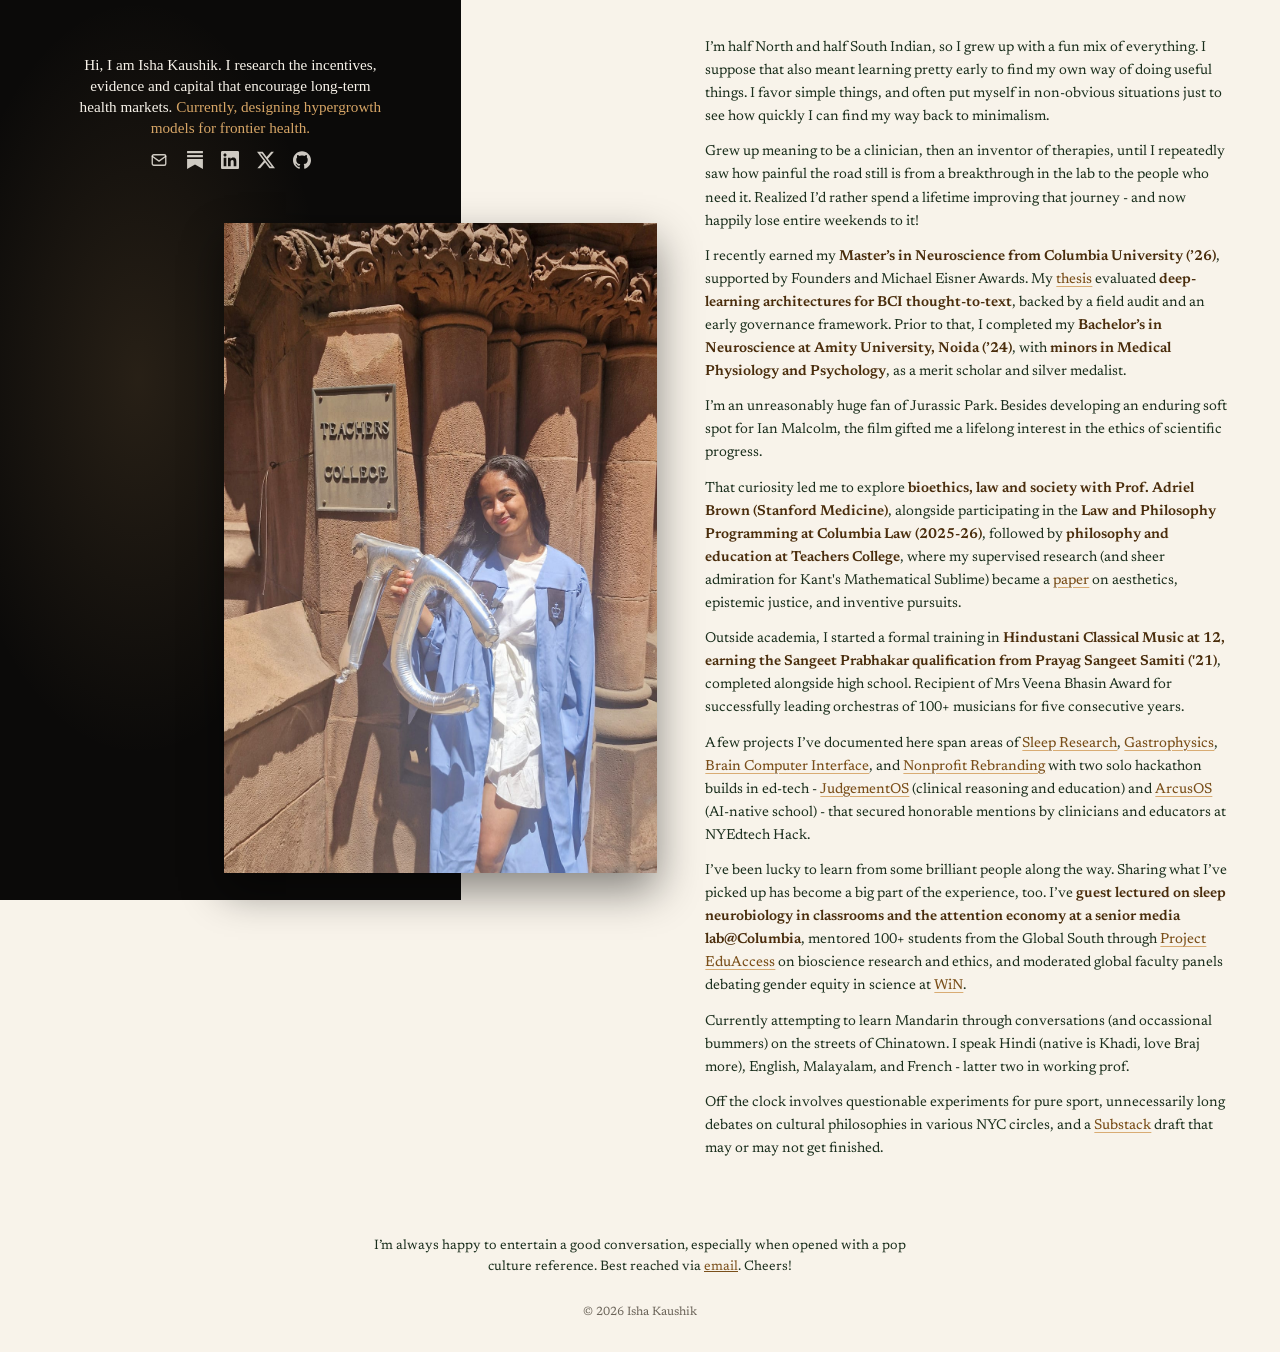
==== commit 3a57afa7: "Fix typo in introduction text" ====
--- a/index.html
+++ b/index.html
@@ -23,7 +23,7 @@
 <div class="wrap">
   <aside class="rail" aria-label="Introduction">
     <figure class="ph"><img src="media/himage org.jpeg" width="1126" height="2000" alt="Isha Kaushik in a graduation gown, holding a silver TC balloon beside the Teachers College sign"></figure>
-    <div class="rt"><p>Hi, I am Isha Kaushik. I research the incentives, evidence and capital that encourage long-term health markets. <span class="hl">Currently, desiging hypergrowth models for frontier health.</span></p><nav class="links" aria-label="Links">
+    <div class="rt"><p>Hi, I am Isha Kaushik. I research the incentives, evidence and capital that encourage long-term health markets. <span class="hl">Currently, designing hypergrowth models for frontier health.</span></p><nav class="links" aria-label="Links">
 <a href="mailto:ishakaushik12a@gmail.com" aria-label="Email" title="Email"><svg viewBox="0 0 24 24" aria-hidden="true" focusable="false" class="stroke"><rect x="3" y="5" width="18" height="14" rx="2"/><path d="M3 7l9 6.5L21 7"/></svg></a>
 <a href="https://substack.com/@ishakaushik04?utm_source=user-menu" aria-label="Substack" title="Substack"><svg viewBox="0 0 24 24" aria-hidden="true" focusable="false"><path d="M22.539 8.242H1.46V5.406h21.08v2.836zM1.46 10.812V24L12 18.11 22.54 24V10.812H1.46zM22.54 0H1.46v2.836h21.08V0z"/></svg></a>
 <a href="https://www.linkedin.com/in/ishakaushik04/" aria-label="LinkedIn" title="LinkedIn"><svg viewBox="0 0 24 24" aria-hidden="true" focusable="false"><path d="M20.447 20.452h-3.554v-5.569c0-1.328-.027-3.037-1.852-3.037-1.853 0-2.136 1.445-2.136 2.939v5.667H9.351V9h3.414v1.561h.046c.477-.9 1.637-1.85 3.37-1.85 3.601 0 4.267 2.37 4.267 5.455v6.286zM5.337 7.433c-1.144 0-2.063-.926-2.063-2.065 0-1.138.92-2.063 2.063-2.063 1.14 0 2.064.925 2.064 2.063 0 1.139-.925 2.065-2.064 2.065zm1.782 13.019H3.555V9h3.564v11.452zM22.225 0H1.771C.792 0 0 .774 0 1.729v20.542C0 23.227.792 24 1.771 24h20.451C23.2 24 24 23.227 24 22.271V1.729C24 .774 23.2 0 22.222 0h.003z"/></svg></a>
--- a/home.css
+++ b/home.css
@@ -11,10 +11,10 @@
 .wrap{display:grid;grid-template-columns:minmax(0,36%) minmax(0,1fr);padding-bottom:1.25rem}
 
 /* the plate: sticky, full height, never scrolls away while reading */
-.rail{position:sticky;top:0;height:100vh;height:100svh;z-index:2;display:flex;flex-direction:column;justify-content:space-between;gap:1.1rem;padding:3vh 2rem;background:radial-gradient(60% 60% at 30% 42%,rgba(214,165,102,.14),transparent 70%),var(--dk);color:var(--cream)}
+.rail{position:sticky;top:0;height:100vh;height:100svh;z-index:2;display:flex;flex-direction:column;justify-content:flex-start;gap:0;padding:0 2rem 3vh;background:radial-gradient(60% 60% at 30% 42%,rgba(214,165,102,.14),transparent 70%),var(--dk);color:var(--cream)}
 
 /* intro: centred on the plate, a little lower and set larger */
-.rt{order:-1;display:flex;flex-direction:column;align-items:center;text-align:center;gap:.8rem;margin-top:2.5vh;padding:0 2rem}
+.rt{order:-1;flex:1 1 auto;display:flex;flex-direction:column;justify-content:center;align-items:center;text-align:center;gap:.8rem;margin:0;padding:0 2rem}
 .rt p{margin:0;max-width:20rem;font-family:'Fraunces',Georgia,serif;font-size:.95rem;line-height:1.4;color:var(--cream)}
 .rt .hl{color:var(--amber)}
 
@@ -49,7 +49,8 @@
 /* phones: stacked, the plate scrolls with the page, links become a row */
 @media (max-width:760px){
   .wrap{grid-template-columns:minmax(0,1fr);padding-bottom:0}
-  .rail{position:static;height:auto;padding:2rem 1.25rem}
+  .rail{position:static;height:auto;gap:1.5rem;padding:2rem 1.25rem}
+  .rt{flex:none}
   .rt p{font-size:1.05rem}
   .ph{margin:0 auto;width:min(60%,13rem)}
   .story{padding:1.5rem 1.25rem}
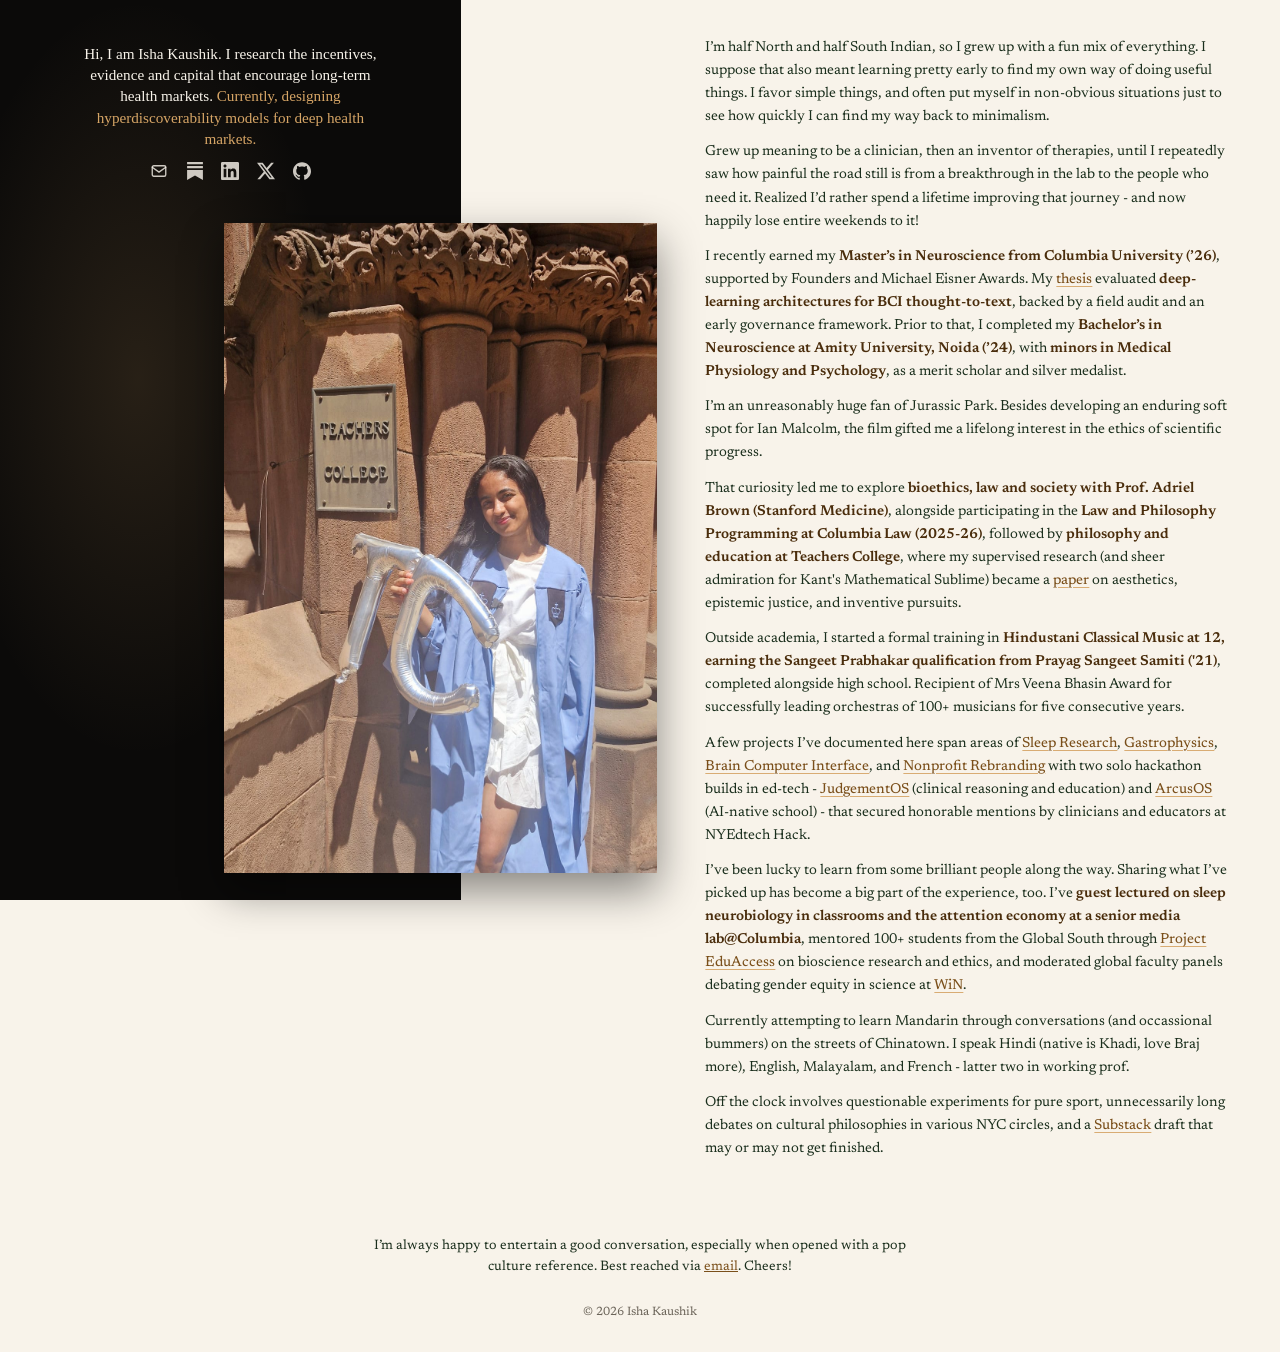
==== commit 9a15b6c8: "Update introduction text and model description" ====
--- a/index.html
+++ b/index.html
@@ -23,7 +23,7 @@
 <div class="wrap">
   <aside class="rail" aria-label="Introduction">
     <figure class="ph"><img src="media/himage org.jpeg" width="1126" height="2000" alt="Isha Kaushik in a graduation gown, holding a silver TC balloon beside the Teachers College sign"></figure>
-    <div class="rt"><p>Hi, I am Isha Kaushik. I research the incentives, evidence and capital that encourage long-term health markets. <span class="hl">Currently, designing hypergrowth models for frontier health.</span></p><nav class="links" aria-label="Links">
+    <div class="rt"><p>Hi, I am Isha Kaushik. I research the incentives, evidence and capital that encourage long-term health markets. <span class="hl">Currently, designing hyperdiscoverability models for deep health markets.</span></p><nav class="links" aria-label="Links">
 <a href="mailto:ishakaushik12a@gmail.com" aria-label="Email" title="Email"><svg viewBox="0 0 24 24" aria-hidden="true" focusable="false" class="stroke"><rect x="3" y="5" width="18" height="14" rx="2"/><path d="M3 7l9 6.5L21 7"/></svg></a>
 <a href="https://substack.com/@ishakaushik04?utm_source=user-menu" aria-label="Substack" title="Substack"><svg viewBox="0 0 24 24" aria-hidden="true" focusable="false"><path d="M22.539 8.242H1.46V5.406h21.08v2.836zM1.46 10.812V24L12 18.11 22.54 24V10.812H1.46zM22.54 0H1.46v2.836h21.08V0z"/></svg></a>
 <a href="https://www.linkedin.com/in/ishakaushik04/" aria-label="LinkedIn" title="LinkedIn"><svg viewBox="0 0 24 24" aria-hidden="true" focusable="false"><path d="M20.447 20.452h-3.554v-5.569c0-1.328-.027-3.037-1.852-3.037-1.853 0-2.136 1.445-2.136 2.939v5.667H9.351V9h3.414v1.561h.046c.477-.9 1.637-1.85 3.37-1.85 3.601 0 4.267 2.37 4.267 5.455v6.286zM5.337 7.433c-1.144 0-2.063-.926-2.063-2.065 0-1.138.92-2.063 2.063-2.063 1.14 0 2.064.925 2.064 2.063 0 1.139-.925 2.065-2.064 2.065zm1.782 13.019H3.555V9h3.564v11.452zM22.225 0H1.771C.792 0 0 .774 0 1.729v20.542C0 23.227.792 24 1.771 24h20.451C23.2 24 24 23.227 24 22.271V1.729C24 .774 23.2 0 22.222 0h.003z"/></svg></a>
